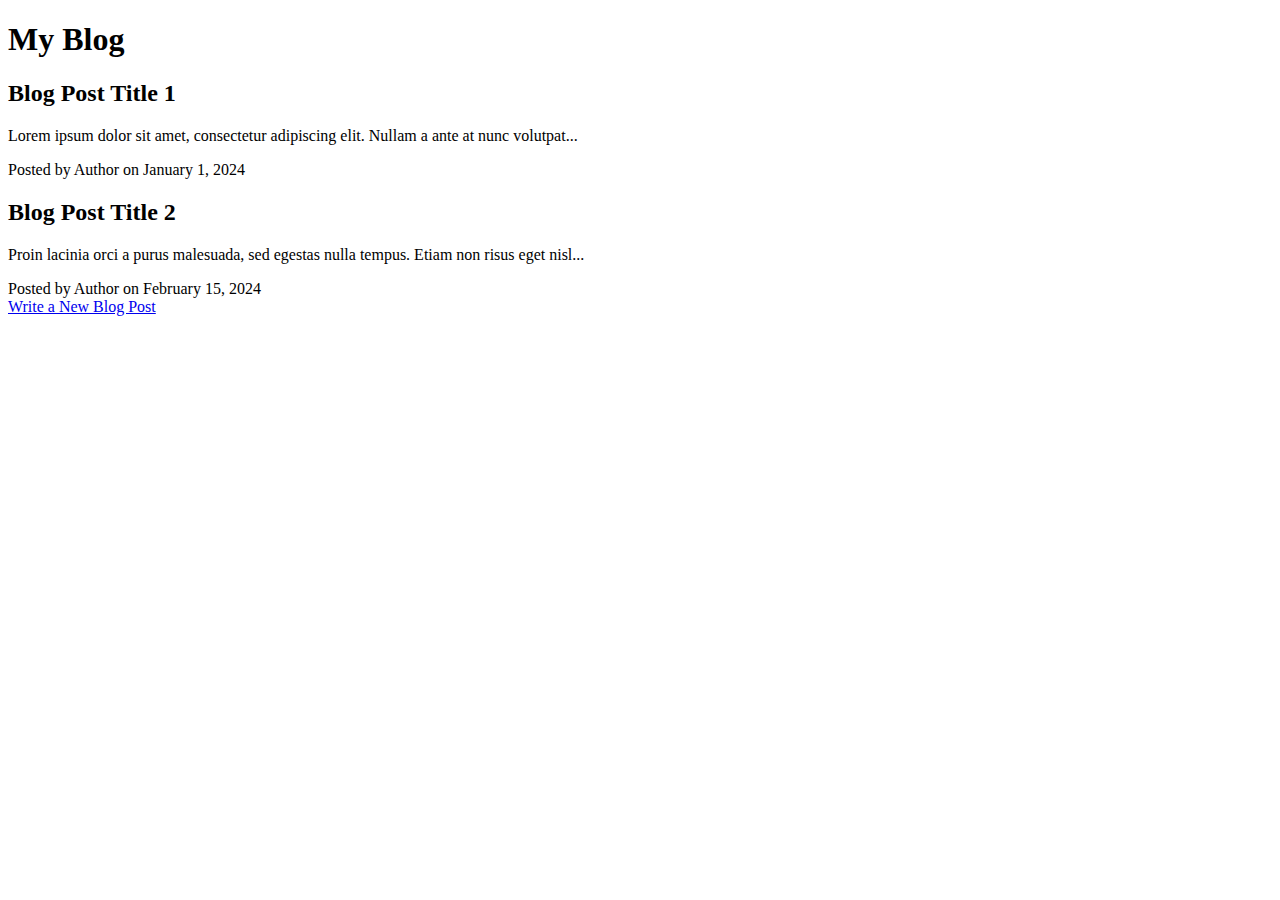
==== index.html @ 5b2a9f1d "Update index.html" ====
<!DOCTYPE html>
<html lang="en">
<head>
    <meta charset="UTF-8">
    <meta name="viewport" content="width=device-width, initial-scale=1.0">
    <title>Blog App - Home</title>
    <link rel="stylesheet" href="style.css">
</head>
<body>
    <!-- Header -->
    <div class="header">
        <h1>My Blog</h1>
    </div>

    <!-- Main Content -->
    <div class="container">
        <!-- Blog Posts -->
        <div id="blogPosts">
            <div class="post">
                <h2>Blog Post Title 1</h2>
                <p>Lorem ipsum dolor sit amet, consectetur adipiscing elit. Nullam a ante at nunc volutpat...</p>
                <div class="post-footer">Posted by Author on January 1, 2024</div>
            </div>

            <div class="post">
                <h2>Blog Post Title 2</h2>
                <p>Proin lacinia orci a purus malesuada, sed egestas nulla tempus. Etiam non risus eget nisl...</p>
                <div class="post-footer">Posted by Author on February 15, 2024</div>
            </div>
        </div>

        <a href="create-post.html" class="btn">Write a New Blog Post</a>
    </div>

    <script>
        // Placeholder for dynamic content loading (optional)
    </script>
</body>
</html>
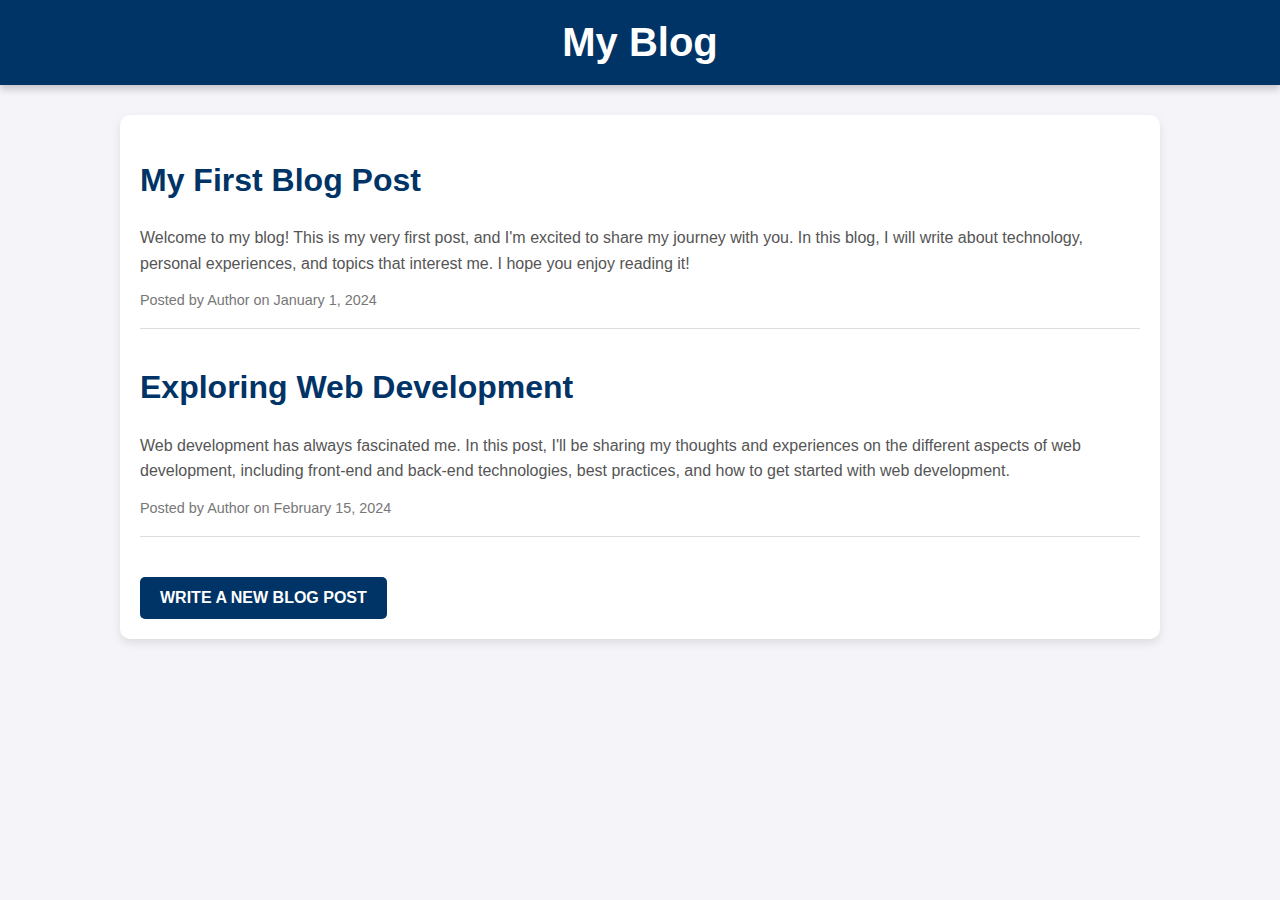
==== commit f0a30c96: "Update index.html" ====
--- a/index.html
+++ b/index.html
@@ -17,14 +17,14 @@
         <!-- Blog Posts -->
         <div id="blogPosts">
             <div class="post">
-                <h2>Blog Post Title 1</h2>
-                <p>Lorem ipsum dolor sit amet, consectetur adipiscing elit. Nullam a ante at nunc volutpat...</p>
+                <h2>My First Blog Post</h2>
+                <p>Welcome to my blog! This is my very first post, and I'm excited to share my journey with you. In this blog, I will write about technology, personal experiences, and topics that interest me. I hope you enjoy reading it!</p>
                 <div class="post-footer">Posted by Author on January 1, 2024</div>
             </div>
 
             <div class="post">
-                <h2>Blog Post Title 2</h2>
-                <p>Proin lacinia orci a purus malesuada, sed egestas nulla tempus. Etiam non risus eget nisl...</p>
+                <h2>Exploring Web Development</h2>
+                <p>Web development has always fascinated me. In this post, I'll be sharing my thoughts and experiences on the different aspects of web development, including front-end and back-end technologies, best practices, and how to get started with web development.</p>
                 <div class="post-footer">Posted by Author on February 15, 2024</div>
             </div>
         </div>
@@ -37,3 +37,4 @@
     </script>
 </body>
 </html>
+
--- a/style.css
+++ b/style.css
@@ -0,0 +1,105 @@
+/* General Styles */
+body {
+    font-family: 'Segoe UI', Tahoma, Geneva, Verdana, sans-serif;
+    margin: 0;
+    padding: 0;
+    background-color: #f4f4f9;
+    color: #333;
+}
+
+.header {
+    background-color: #003366;
+    color: #fff;
+    padding: 20px;
+    text-align: center;
+    box-shadow: 0 4px 8px rgba(0, 0, 0, 0.2);
+}
+
+.header h1 {
+    margin: 0;
+    font-size: 2.5rem;
+}
+
+.container {
+    width: 80%;
+    max-width: 1000px;
+    margin: 30px auto;
+    padding: 20px;
+    background-color: #fff;
+    box-shadow: 0 4px 10px rgba(0, 0, 0, 0.1);
+    border-radius: 10px;
+}
+
+/* Blog Posts */
+.post {
+    margin-bottom: 40px;
+    padding-bottom: 20px;
+    border-bottom: 1px solid #ddd;
+}
+
+.post h2 {
+    font-size: 2rem;
+    color: #003366;
+}
+
+.post p {
+    font-size: 1rem;
+    line-height: 1.6;
+    color: #555;
+}
+
+.post-footer {
+    font-size: 0.9rem;
+    color: #777;
+    margin-top: 10px;
+}
+
+/* Buttons */
+.btn {
+    display: inline-block;
+    padding: 12px 20px;
+    background-color: #003366;
+    color: white;
+    font-size: 1rem;
+    font-weight: bold;
+    text-transform: uppercase;
+    border-radius: 5px;
+    text-decoration: none;
+    text-align: center;
+    cursor: pointer;
+    transition: background-color 0.3s;
+}
+
+.btn:hover {
+    background-color: #00509e;
+}
+
+/* Form */
+form {
+    display: flex;
+    flex-direction: column;
+}
+
+form input, form textarea {
+    width: 100%;
+    padding: 12px;
+    margin: 10px 0;
+    border-radius: 5px;
+    border: 1px solid #ddd;
+    font-size: 1rem;
+}
+
+form button {
+    background-color: #003366;
+    color: white;
+    border: none;
+    padding: 12px 20px;
+    border-radius: 5px;
+    font-size: 1rem;
+    cursor: pointer;
+    transition: background-color 0.3s;
+}
+
+form button:hover {
+    background-color: #00509e;
+}
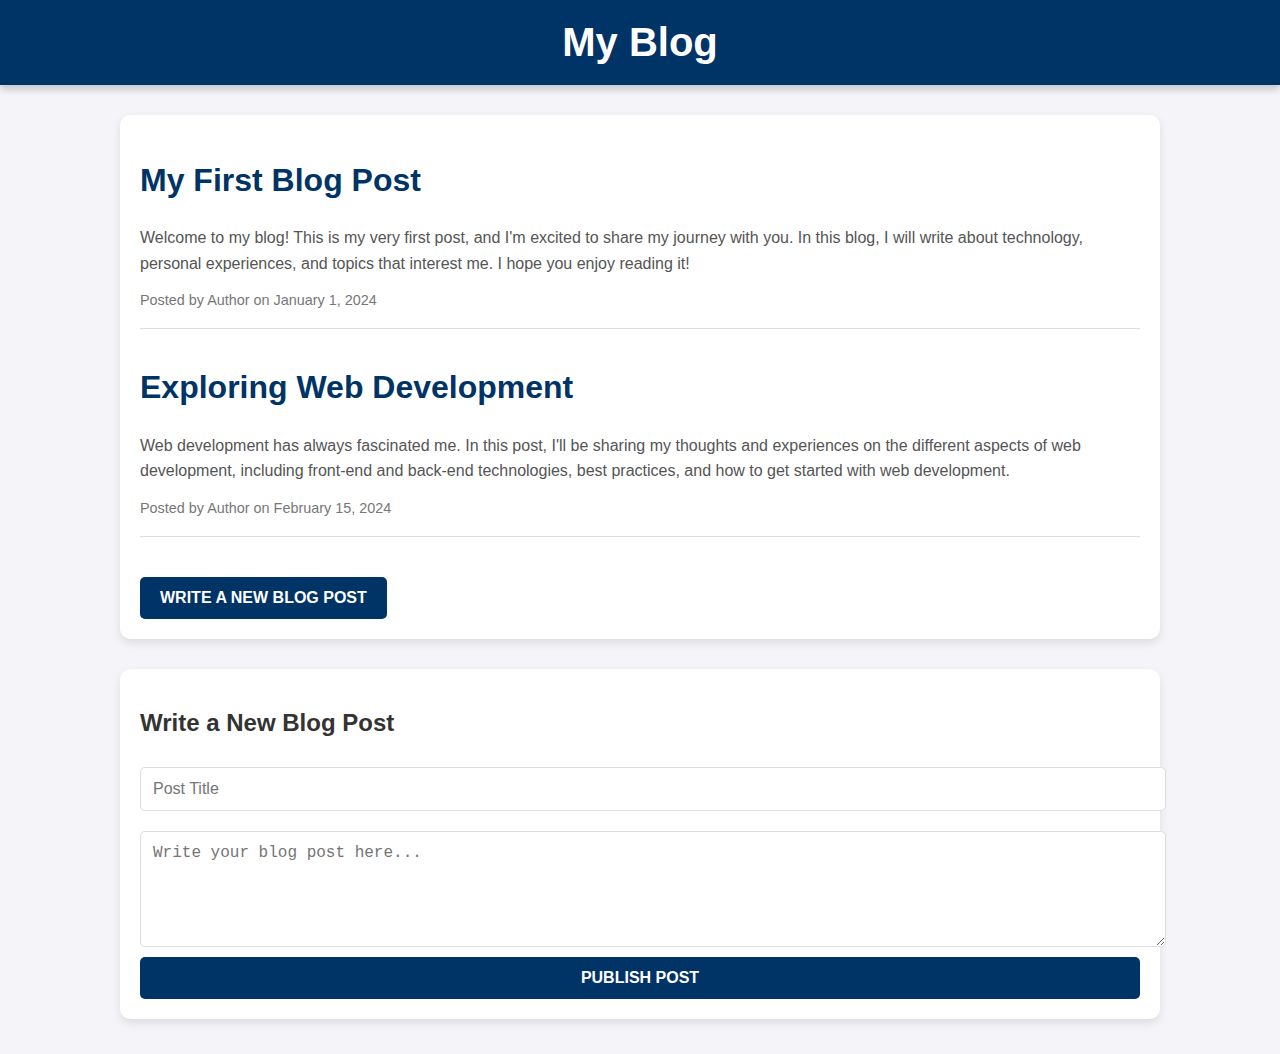
==== commit 50799a32: "Update index.html" ====
--- a/index.html
+++ b/index.html
@@ -4,7 +4,113 @@
     <meta charset="UTF-8">
     <meta name="viewport" content="width=device-width, initial-scale=1.0">
     <title>Blog App - Home</title>
-    <link rel="stylesheet" href="style.css">
+    <style>
+        /* General Styles */
+        body {
+            font-family: 'Segoe UI', Tahoma, Geneva, Verdana, sans-serif;
+            margin: 0;
+            padding: 0;
+            background-color: #f4f4f9;
+            color: #333;
+        }
+
+        .header {
+            background-color: #003366;
+            color: #fff;
+            padding: 20px;
+            text-align: center;
+            box-shadow: 0 4px 8px rgba(0, 0, 0, 0.2);
+        }
+
+        .header h1 {
+            margin: 0;
+            font-size: 2.5rem;
+        }
+
+        .container {
+            width: 80%;
+            max-width: 1000px;
+            margin: 30px auto;
+            padding: 20px;
+            background-color: #fff;
+            box-shadow: 0 4px 10px rgba(0, 0, 0, 0.1);
+            border-radius: 10px;
+        }
+
+        /* Blog Posts */
+        .post {
+            margin-bottom: 40px;
+            padding-bottom: 20px;
+            border-bottom: 1px solid #ddd;
+        }
+
+        .post h2 {
+            font-size: 2rem;
+            color: #003366;
+        }
+
+        .post p {
+            font-size: 1rem;
+            line-height: 1.6;
+            color: #555;
+        }
+
+        .post-footer {
+            font-size: 0.9rem;
+            color: #777;
+            margin-top: 10px;
+        }
+
+        /* Buttons */
+        .btn {
+            display: inline-block;
+            padding: 12px 20px;
+            background-color: #003366;
+            color: white;
+            font-size: 1rem;
+            font-weight: bold;
+            text-transform: uppercase;
+            border-radius: 5px;
+            text-decoration: none;
+            text-align: center;
+            cursor: pointer;
+            transition: background-color 0.3s;
+        }
+
+        .btn:hover {
+            background-color: #00509e;
+        }
+
+        /* Form */
+        form {
+            display: flex;
+            flex-direction: column;
+        }
+
+        form input, form textarea {
+            width: 100%;
+            padding: 12px;
+            margin: 10px 0;
+            border-radius: 5px;
+            border: 1px solid #ddd;
+            font-size: 1rem;
+        }
+
+        form button {
+            background-color: #003366;
+            color: white;
+            border: none;
+            padding: 12px 20px;
+            border-radius: 5px;
+            font-size: 1rem;
+            cursor: pointer;
+            transition: background-color 0.3s;
+        }
+
+        form button:hover {
+            background-color: #00509e;
+        }
+    </style>
 </head>
 <body>
     <!-- Header -->
@@ -29,12 +135,38 @@
             </div>
         </div>
 
-        <a href="create-post.html" class="btn">Write a New Blog Post</a>
+        <a href="#create-post" class="btn">Write a New Blog Post</a>
+    </div>
+
+    <!-- Create Post Section -->
+    <div id="create-post" class="container">
+        <h2>Write a New Blog Post</h2>
+        <form id="blogForm">
+            <input type="text" id="postTitle" placeholder="Post Title" required>
+            <textarea id="postContent" rows="5" placeholder="Write your blog post here..." required></textarea>
+            <button type="submit" class="btn">Publish Post</button>
+        </form>
     </div>
 
     <script>
-        // Placeholder for dynamic content loading (optional)
+        // Handle form submission
+        const blogForm = document.getElementById('blogForm');
+        blogForm.addEventListener('submit', function(event) {
+            event.preventDefault();
+
+            const title = document.getElementById('postTitle').value;
+            const content = document.getElementById('postContent').value;
+
+            if (title && content) {
+                // Show alert (or add functionality to save the post)
+                alert('Post Published: ' + title);
+
+                // Clear form fields after submission
+                blogForm.reset();
+            }
+        });
     </script>
 </body>
 </html>
 
+
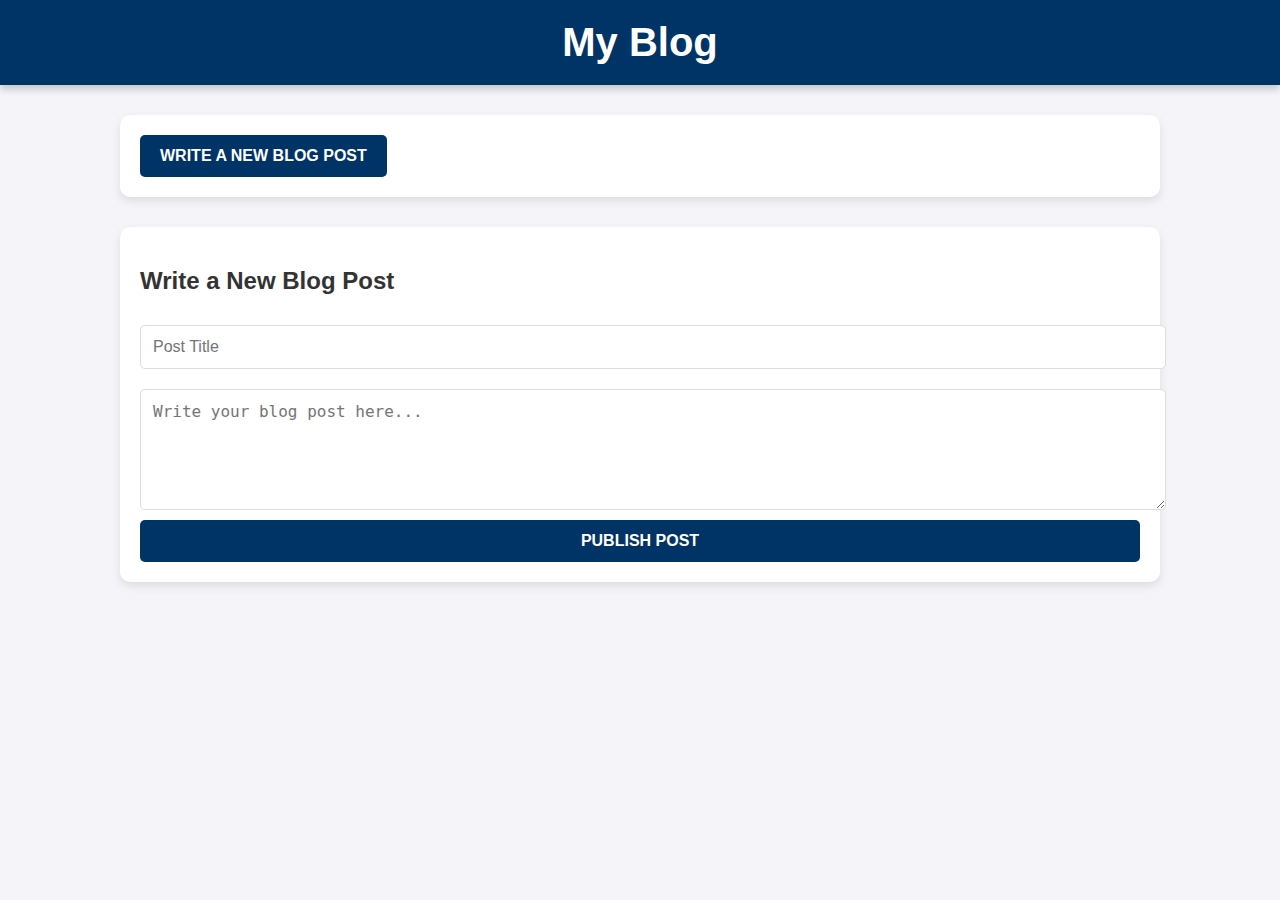
==== commit fbde12cd: "Update index.html" ====
--- a/index.html
+++ b/index.html
@@ -122,17 +122,7 @@
     <div class="container">
         <!-- Blog Posts -->
         <div id="blogPosts">
-            <div class="post">
-                <h2>My First Blog Post</h2>
-                <p>Welcome to my blog! This is my very first post, and I'm excited to share my journey with you. In this blog, I will write about technology, personal experiences, and topics that interest me. I hope you enjoy reading it!</p>
-                <div class="post-footer">Posted by Author on January 1, 2024</div>
-            </div>
-
-            <div class="post">
-                <h2>Exploring Web Development</h2>
-                <p>Web development has always fascinated me. In this post, I'll be sharing my thoughts and experiences on the different aspects of web development, including front-end and back-end technologies, best practices, and how to get started with web development.</p>
-                <div class="post-footer">Posted by Author on February 15, 2024</div>
-            </div>
+            <!-- Blog posts will be loaded here dynamically -->
         </div>
 
         <a href="#create-post" class="btn">Write a New Blog Post</a>
@@ -149,6 +139,37 @@
     </div>
 
     <script>
+        // Function to save posts to localStorage
+        function savePost(title, content) {
+            const posts = JSON.parse(localStorage.getItem('posts')) || [];
+            const newPost = {
+                title: title,
+                content: content,
+                date: new Date().toLocaleDateString()
+            };
+            posts.push(newPost);
+            localStorage.setItem('posts', JSON.stringify(posts));
+            loadPosts(); // Reload posts after saving
+        }
+
+        // Function to load and display posts from localStorage
+        function loadPosts() {
+            const posts = JSON.parse(localStorage.getItem('posts')) || [];
+            const postsContainer = document.getElementById('blogPosts');
+            postsContainer.innerHTML = ''; // Clear existing posts
+
+            posts.forEach(post => {
+                const postElement = document.createElement('div');
+                postElement.classList.add('post');
+                postElement.innerHTML = `
+                    <h2>${post.title}</h2>
+                    <p>${post.content}</p>
+                    <div class="post-footer">Posted on ${post.date}</div>
+                `;
+                postsContainer.appendChild(postElement);
+            });
+        }
+
         // Handle form submission
         const blogForm = document.getElementById('blogForm');
         blogForm.addEventListener('submit', function(event) {
@@ -158,15 +179,18 @@
             const content = document.getElementById('postContent').value;
 
             if (title && content) {
-                // Show alert (or add functionality to save the post)
-                alert('Post Published: ' + title);
+                savePost(title, content);
 
                 // Clear form fields after submission
                 blogForm.reset();
             }
         });
+
+        // Load posts when the page loads
+        window.onload = loadPosts;
     </script>
 </body>
 </html>
 
 
+
